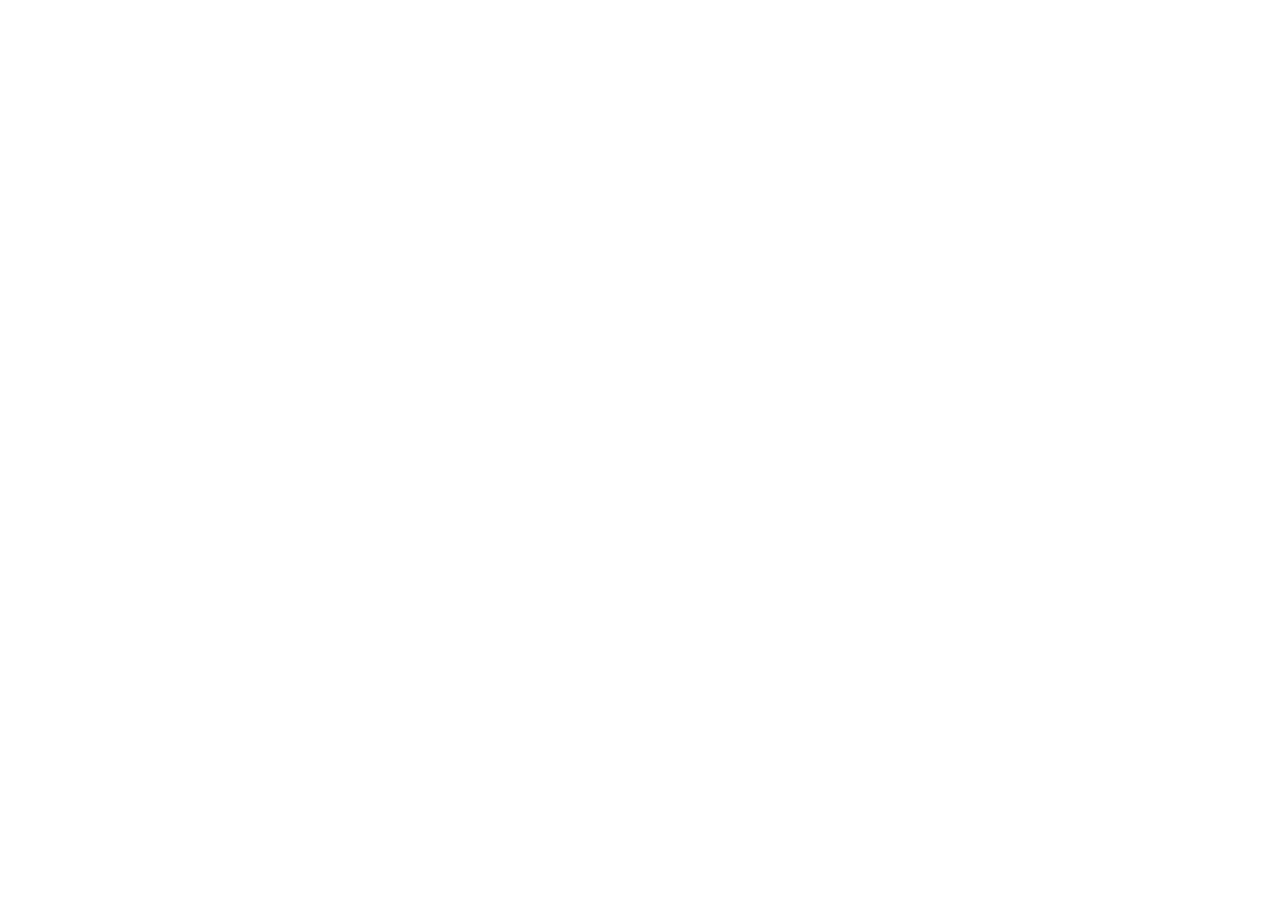
==== index.html @ aaa54a1b "ready for Streamlit Cloud deploy" ====
<!DOCTYPE html>
<html lang="en">
<head>
    <meta charset="UTF-8">
    <meta name="viewport" content="width=device-width, initial-scale=1.0">
    <title>WiFi Network Device Scanner</title>
    <meta http-equiv="refresh" content="0;url=https://github.com/Haris-Ahmed83/wifi-device-scanner">
    <style>
        body { 
            font-family: -apple-system, BlinkMacSystemFont, 'Segoe UI', Roboto, sans-serif;
            background: #0f172a; color: #e2e8f0; 
            display: flex; justify-content: center; align-items: center; 
            height: 100vh; margin: 0; text-align: center;
        }
        .container { max-width: 600px; padding: 40px; }
        h1 { font-size: 2.5em; background: linear-gradient(135deg, #60a5fa, #818cf8); -webkit-background-clip: text; -webkit-text-fill-color: transparent; }
        p { color: #94a3b8; margin: 20px 0; line-height: 1.6; }
        .btn { display: inline-block; padding: 12px 32px; border-radius: 8px; text-decoration: none; font-weight: bold; background: linear-gradient(135deg, #3b82f6, #6366f1); color: white; margin: 10px; }
        .btn:hover { opacity: 0.9; transform: translateY(-1px); }
    </style>
</head>
<body>
    <div class="container">
        <h1>&#x1F6E1; WiFi Network Scanner</h1>
        <p>Redirecting to GitHub repository...</p>
        <a href="https://github.com/Haris-Ahmed83/wifi-device-scanner" class="btn">&#x1F517; Go to GitHub</a>
        <p style="font-size:0.9em;color:#64748b;">
            Deploy on Streamlit Cloud:<br>
            <code style="background:#1e293b;padding:2px 8px;border-radius:4px;">share.streamlit.io</code>
        </p>
    </div>
</body>
</html>
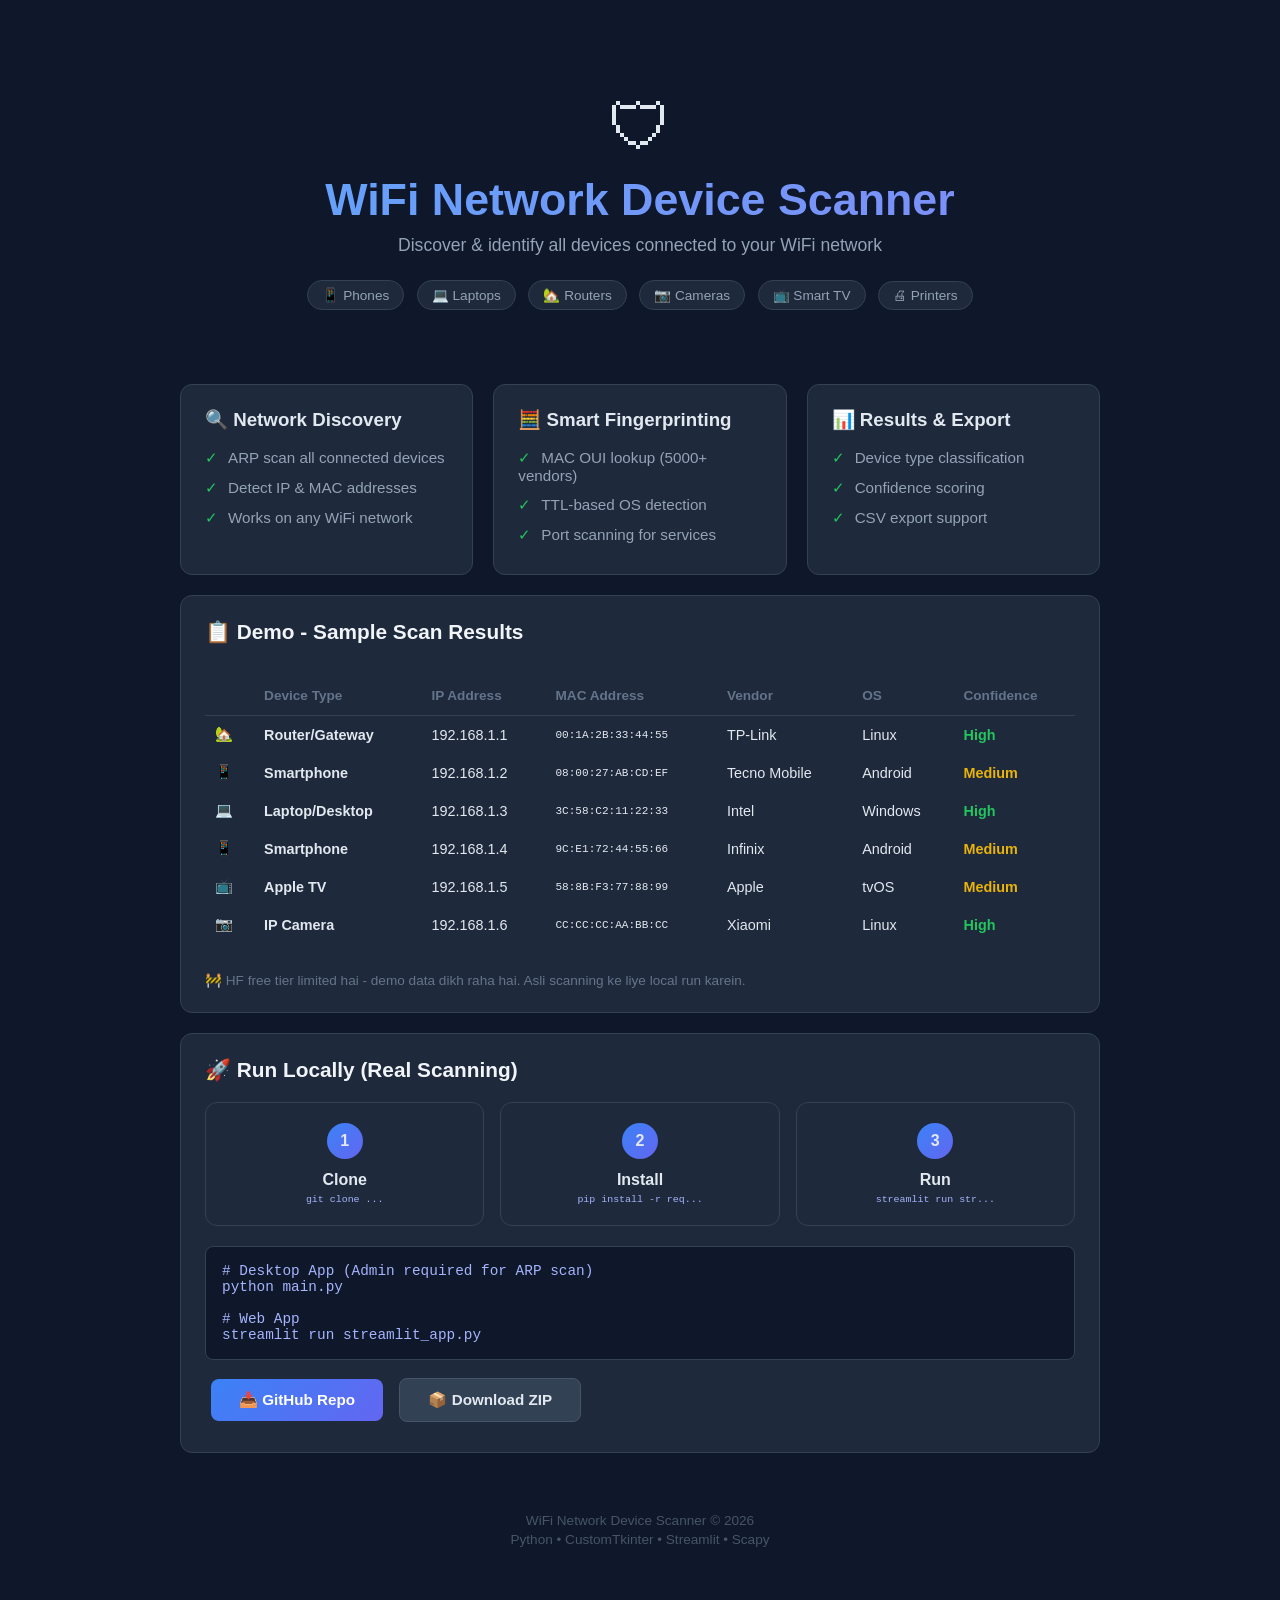
==== commit a65a51c4: "deploy static landing page on HF" ====
--- a/index.html
+++ b/index.html
@@ -4,30 +4,192 @@
     <meta charset="UTF-8">
     <meta name="viewport" content="width=device-width, initial-scale=1.0">
     <title>WiFi Network Device Scanner</title>
-    <meta http-equiv="refresh" content="0;url=https://github.com/Haris-Ahmed83/wifi-device-scanner">
     <style>
-        body { 
-            font-family: -apple-system, BlinkMacSystemFont, 'Segoe UI', Roboto, sans-serif;
-            background: #0f172a; color: #e2e8f0; 
-            display: flex; justify-content: center; align-items: center; 
-            height: 100vh; margin: 0; text-align: center;
-        }
-        .container { max-width: 600px; padding: 40px; }
-        h1 { font-size: 2.5em; background: linear-gradient(135deg, #60a5fa, #818cf8); -webkit-background-clip: text; -webkit-text-fill-color: transparent; }
-        p { color: #94a3b8; margin: 20px 0; line-height: 1.6; }
-        .btn { display: inline-block; padding: 12px 32px; border-radius: 8px; text-decoration: none; font-weight: bold; background: linear-gradient(135deg, #3b82f6, #6366f1); color: white; margin: 10px; }
+        * { margin: 0; padding: 0; box-sizing: border-box; }
+        body { font-family: -apple-system, BlinkMacSystemFont, 'Segoe UI', Roboto, sans-serif; background: #0f172a; color: #e2e8f0; }
+        .container { max-width: 960px; margin: 0 auto; padding: 40px 20px; }
+        .header { text-align: center; padding: 50px 0 30px; }
+        .header h1 { font-size: 2.8em; background: linear-gradient(135deg, #60a5fa, #818cf8); -webkit-background-clip: text; -webkit-text-fill-color: transparent; }
+        .header .subtitle { color: #94a3b8; font-size: 1.1em; margin-top: 10px; }
+        .badge-container { margin: 20px 0; }
+        .badge { display: inline-block; padding: 6px 14px; border-radius: 20px; font-size: 0.85em; margin: 4px; background: #1e293b; color: #94a3b8; border: 1px solid #334155; }
+        .card { background: #1e293b; border-radius: 12px; padding: 24px; margin: 20px 0; border: 1px solid #334155; }
+        .card h2 { font-size: 1.3em; margin-bottom: 16px; color: #f1f5f9; }
+        .grid-3 { display: grid; grid-template-columns: repeat(auto-fit, minmax(280px, 1fr)); gap: 20px; margin: 20px 0; }
+        .feature-box { background: #1e293b; border-radius: 12px; padding: 24px; border: 1px solid #334155; }
+        .feature-box h3 { margin-bottom: 12px; color: #e2e8f0; }
+        .feature-box ul { list-style: none; }
+        .feature-box ul li { padding: 6px 0; color: #94a3b8; font-size: 0.95em; }
+        .feature-box ul li:before { content: "\2713"; color: #22c55e; margin-right: 10px; }
+        table { width: 100%; border-collapse: collapse; margin: 16px 0; }
+        th { text-align: left; padding: 12px 10px; color: #64748b; font-weight: 600; font-size: 0.85em; border-bottom: 1px solid #334155; }
+        td { padding: 10px; border-bottom: 1px solid #1e293b; font-size: 0.9em; }
+        tr:hover { background: #33415530; }
+        .conf-h { color: #22c55e; font-weight: 600; }
+        .conf-m { color: #eab308; font-weight: 600; }
+        .conf-l { color: #ef4444; font-weight: 600; }
+        .code { background: #0f172a; border: 1px solid #334155; border-radius: 8px; padding: 16px; font-family: 'Courier New', monospace; font-size: 0.9em; color: #a5b4fc; margin: 12px 0; overflow-x: auto; }
+        .btn { display: inline-block; padding: 12px 28px; border-radius: 8px; text-decoration: none; font-weight: 600; font-size: 0.95em; margin: 6px; border: none; cursor: pointer; }
+        .btn-primary { background: linear-gradient(135deg, #3b82f6, #6366f1); color: white; }
+        .btn-secondary { background: #334155; color: #e2e8f0; border: 1px solid #475569; }
         .btn:hover { opacity: 0.9; transform: translateY(-1px); }
+        .steps { display: flex; flex-wrap: wrap; gap: 16px; margin: 20px 0; }
+        .step { flex: 1; min-width: 200px; background: #1e293b; border-radius: 12px; padding: 20px; border: 1px solid #334155; text-align: center; }
+        .step .num { width: 36px; height: 36px; border-radius: 50%; background: linear-gradient(135deg, #3b82f6, #6366f1); display: flex; align-items: center; justify-content: center; margin: 0 auto 12px; font-weight: bold; }
+        .step p { color: #94a3b8; font-size: 0.9em; }
+        .footer { text-align: center; padding: 40px 0 20px; color: #475569; font-size: 0.85em; }
+        a { color: #818cf8; text-decoration: none; }
+        a:hover { text-decoration: underline; }
     </style>
 </head>
 <body>
     <div class="container">
-        <h1>&#x1F6E1; WiFi Network Scanner</h1>
-        <p>Redirecting to GitHub repository...</p>
-        <a href="https://github.com/Haris-Ahmed83/wifi-device-scanner" class="btn">&#x1F517; Go to GitHub</a>
-        <p style="font-size:0.9em;color:#64748b;">
-            Deploy on Streamlit Cloud:<br>
-            <code style="background:#1e293b;padding:2px 8px;border-radius:4px;">share.streamlit.io</code>
-        </p>
+        <div class="header">
+            <div style="font-size: 4em; margin-bottom: 10px;">&#x1F6E1;</div>
+            <h1>WiFi Network Device Scanner</h1>
+            <p class="subtitle">Discover &amp; identify all devices connected to your WiFi network</p>
+            <div class="badge-container">
+                <span class="badge">&#x1F4F1; Phones</span>
+                <span class="badge">&#x1F4BB; Laptops</span>
+                <span class="badge">&#x1F3E1; Routers</span>
+                <span class="badge">&#x1F4F7; Cameras</span>
+                <span class="badge">&#x1F4FA; Smart TV</span>
+                <span class="badge">&#x1F5A8; Printers</span>
+            </div>
+        </div>
+
+        <div class="grid-3">
+            <div class="feature-box">
+                <h3>&#x1F50D; Network Discovery</h3>
+                <ul>
+                    <li>ARP scan all connected devices</li>
+                    <li>Detect IP &amp; MAC addresses</li>
+                    <li>Works on any WiFi network</li>
+                </ul>
+            </div>
+            <div class="feature-box">
+                <h3>&#x1F9EE; Smart Fingerprinting</h3>
+                <ul>
+                    <li>MAC OUI lookup (5000+ vendors)</li>
+                    <li>TTL-based OS detection</li>
+                    <li>Port scanning for services</li>
+                </ul>
+            </div>
+            <div class="feature-box">
+                <h3>&#x1F4CA; Results &amp; Export</h3>
+                <ul>
+                    <li>Device type classification</li>
+                    <li>Confidence scoring</li>
+                    <li>CSV export support</li>
+                </ul>
+            </div>
+        </div>
+
+        <div class="card">
+            <h2>&#x1F4CB; Demo - Sample Scan Results</h2>
+            <div style="overflow-x: auto;">
+            <table>
+                <tr>
+                    <th></th>
+                    <th>Device Type</th>
+                    <th>IP Address</th>
+                    <th>MAC Address</th>
+                    <th>Vendor</th>
+                    <th>OS</th>
+                    <th>Confidence</th>
+                </tr>
+                <tr>
+                    <td>&#x1F3E1;</td>
+                    <td><strong>Router/Gateway</strong></td>
+                    <td>192.168.1.1</td>
+                    <td style="font-family:monospace;font-size:0.85em;">00:1A:2B:33:44:55</td>
+                    <td>TP-Link</td>
+                    <td>Linux</td>
+                    <td class="conf-h">High</td>
+                </tr>
+                <tr>
+                    <td>&#x1F4F1;</td>
+                    <td><strong>Smartphone</strong></td>
+                    <td>192.168.1.2</td>
+                    <td style="font-family:monospace;font-size:0.85em;">08:00:27:AB:CD:EF</td>
+                    <td>Tecno Mobile</td>
+                    <td>Android</td>
+                    <td class="conf-m">Medium</td>
+                </tr>
+                <tr>
+                    <td>&#x1F4BB;</td>
+                    <td><strong>Laptop/Desktop</strong></td>
+                    <td>192.168.1.3</td>
+                    <td style="font-family:monospace;font-size:0.85em;">3C:58:C2:11:22:33</td>
+                    <td>Intel</td>
+                    <td>Windows</td>
+                    <td class="conf-h">High</td>
+                </tr>
+                <tr>
+                    <td>&#x1F4F1;</td>
+                    <td><strong>Smartphone</strong></td>
+                    <td>192.168.1.4</td>
+                    <td style="font-family:monospace;font-size:0.85em;">9C:E1:72:44:55:66</td>
+                    <td>Infinix</td>
+                    <td>Android</td>
+                    <td class="conf-m">Medium</td>
+                </tr>
+                <tr>
+                    <td>&#x1F4FA;</td>
+                    <td><strong>Apple TV</strong></td>
+                    <td>192.168.1.5</td>
+                    <td style="font-family:monospace;font-size:0.85em;">58:8B:F3:77:88:99</td>
+                    <td>Apple</td>
+                    <td>tvOS</td>
+                    <td class="conf-m">Medium</td>
+                </tr>
+                <tr>
+                    <td>&#x1F4F7;</td>
+                    <td><strong>IP Camera</strong></td>
+                    <td>192.168.1.6</td>
+                    <td style="font-family:monospace;font-size:0.85em;">CC:CC:CC:AA:BB:CC</td>
+                    <td>Xiaomi</td>
+                    <td>Linux</td>
+                    <td class="conf-h">High</td>
+                </tr>
+            </table>
+            </div>
+            <p style="color:#64748b; font-size:0.85em; margin-top:12px;">&#x1F6A7; HF free tier limited hai - demo data dikh raha hai. Asli scanning ke liye local run karein.</p>
+        </div>
+
+        <div class="card">
+            <h2>&#x1F680; Run Locally (Real Scanning)</h2>
+            <div class="steps">
+                <div class="step">
+                    <div class="num">1</div>
+                    <strong>Clone</strong>
+                    <p><code style="font-size:0.85em;color:#a5b4fc;">git clone ...</code></p>
+                </div>
+                <div class="step">
+                    <div class="num">2</div>
+                    <strong>Install</strong>
+                    <p><code style="font-size:0.85em;color:#a5b4fc;">pip install -r req...</code></p>
+                </div>
+                <div class="step">
+                    <div class="num">3</div>
+                    <strong>Run</strong>
+                    <p><code style="font-size:0.85em;color:#a5b4fc;">streamlit run str...</code></p>
+                </div>
+            </div>
+            <div class="code">
+# Desktop App (Admin required for ARP scan)<br>
+python main.py<br><br>
+# Web App<br>
+streamlit run streamlit_app.py
+            </div>
+            <a href="https://github.com/Haris-Ahmed83/wifi-device-scanner" class="btn btn-primary">&#x1F4E5; GitHub Repo</a>
+            <a href="https://github.com/Haris-Ahmed83/wifi-device-scanner/archive/refs/heads/main.zip" class="btn btn-secondary">&#x1F4E6; Download ZIP</a>
+        </div>
+
+        <div class="footer">
+            <p>WiFi Network Device Scanner &copy; 2026</p>
+            <p style="margin-top:4px;">Python &bull; CustomTkinter &bull; Streamlit &bull; Scapy</p>
+        </div>
     </div>
 </body>
 </html>
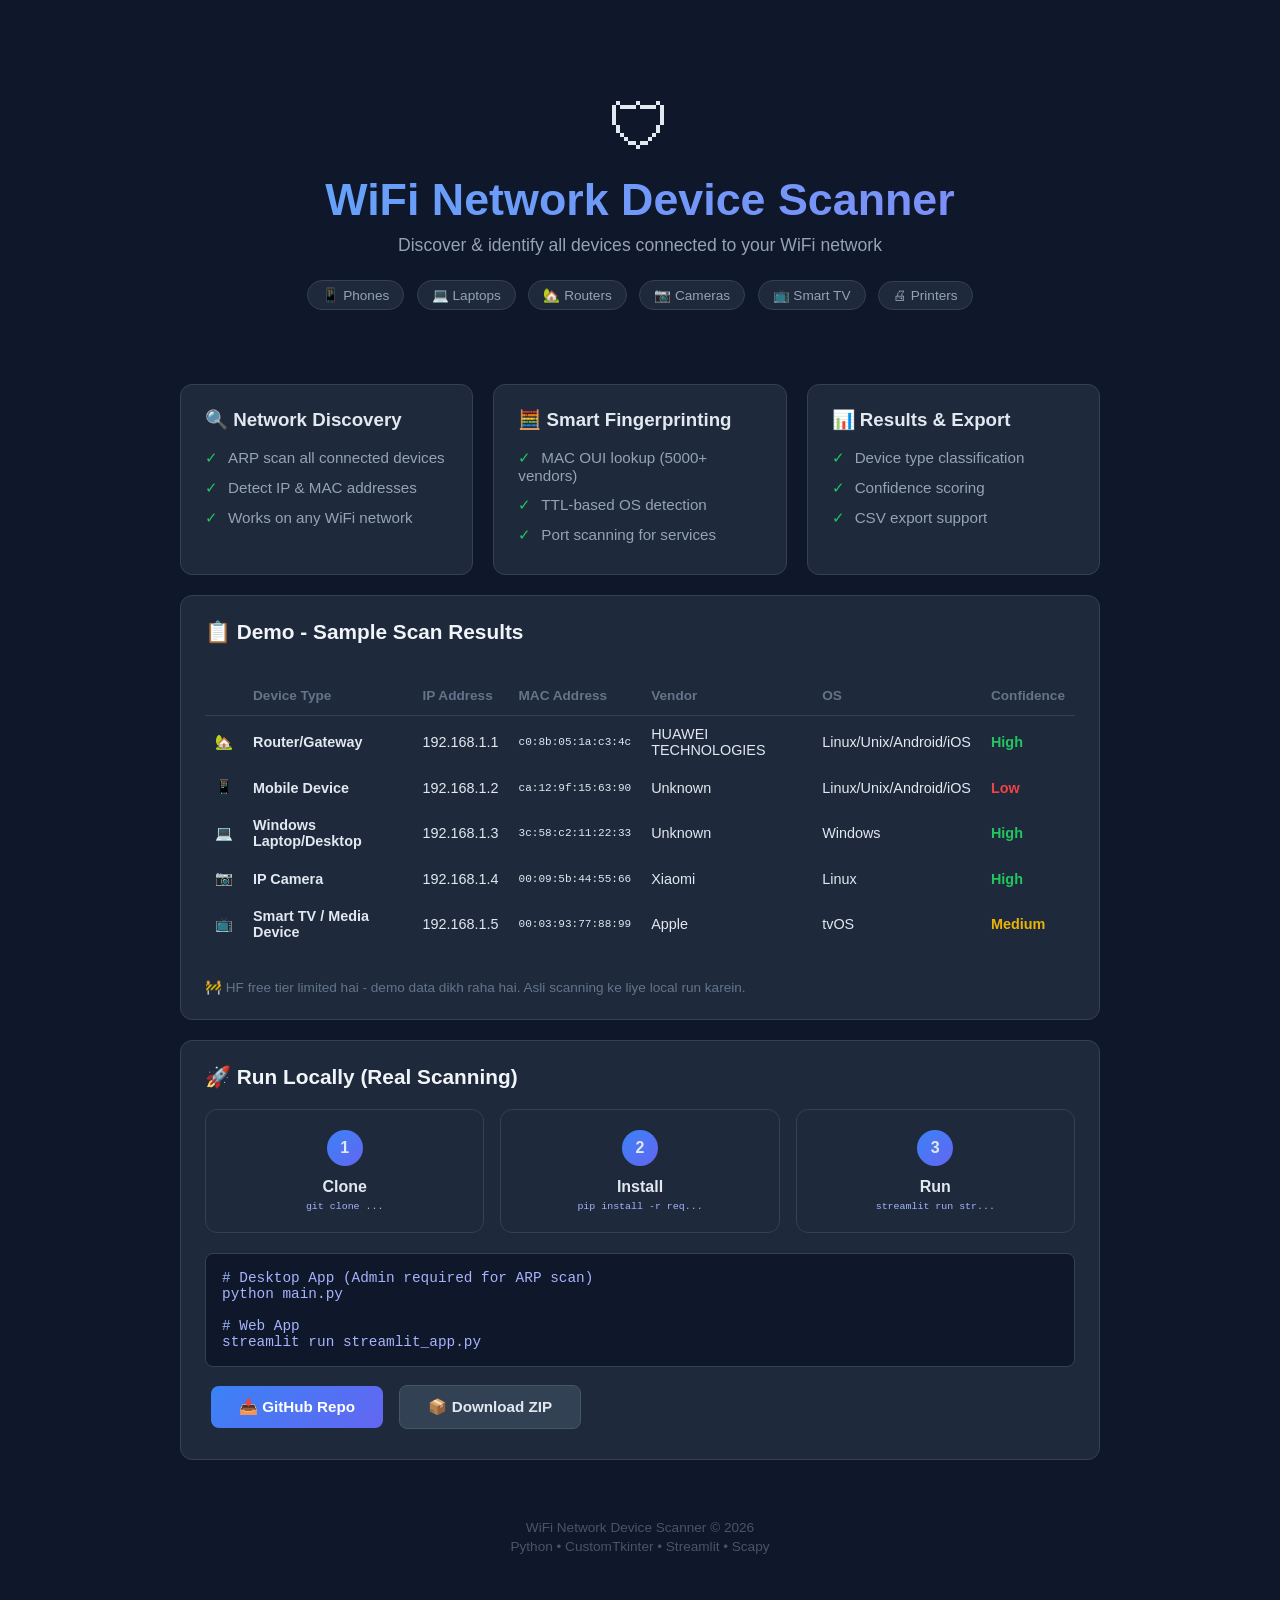
==== commit b5030b35: "fix demo data in index.html with correct MAC/vendor pairs" ====
--- a/index.html
+++ b/index.html
@@ -102,55 +102,46 @@
                     <td>&#x1F3E1;</td>
                     <td><strong>Router/Gateway</strong></td>
                     <td>192.168.1.1</td>
-                    <td style="font-family:monospace;font-size:0.85em;">00:1A:2B:33:44:55</td>
-                    <td>TP-Link</td>
+                    <td style="font-family:monospace;font-size:0.85em;">c0:8b:05:1a:c3:4c</td>
+                    <td>HUAWEI TECHNOLOGIES</td>
+                    <td>Linux/Unix/Android/iOS</td>
+                    <td class="conf-h">High</td>
+                </tr>
+                <tr>
+                    <td>&#x1F4F1;</td>
+                    <td><strong>Mobile Device</strong></td>
+                    <td>192.168.1.2</td>
+                    <td style="font-family:monospace;font-size:0.85em;">ca:12:9f:15:63:90</td>
+                    <td>Unknown</td>
+                    <td>Linux/Unix/Android/iOS</td>
+                    <td class="conf-l">Low</td>
+                </tr>
+                <tr>
+                    <td>&#x1F4BB;</td>
+                    <td><strong>Windows Laptop/Desktop</strong></td>
+                    <td>192.168.1.3</td>
+                    <td style="font-family:monospace;font-size:0.85em;">3c:58:c2:11:22:33</td>
+                    <td>Unknown</td>
+                    <td>Windows</td>
+                    <td class="conf-h">High</td>
+                </tr>
+                <tr>
+                    <td>&#x1F4F7;</td>
+                    <td><strong>IP Camera</strong></td>
+                    <td>192.168.1.4</td>
+                    <td style="font-family:monospace;font-size:0.85em;">00:09:5b:44:55:66</td>
+                    <td>Xiaomi</td>
                     <td>Linux</td>
                     <td class="conf-h">High</td>
                 </tr>
                 <tr>
-                    <td>&#x1F4F1;</td>
-                    <td><strong>Smartphone</strong></td>
-                    <td>192.168.1.2</td>
-                    <td style="font-family:monospace;font-size:0.85em;">08:00:27:AB:CD:EF</td>
-                    <td>Tecno Mobile</td>
-                    <td>Android</td>
-                    <td class="conf-m">Medium</td>
-                </tr>
-                <tr>
-                    <td>&#x1F4BB;</td>
-                    <td><strong>Laptop/Desktop</strong></td>
-                    <td>192.168.1.3</td>
-                    <td style="font-family:monospace;font-size:0.85em;">3C:58:C2:11:22:33</td>
-                    <td>Intel</td>
-                    <td>Windows</td>
-                    <td class="conf-h">High</td>
-                </tr>
-                <tr>
-                    <td>&#x1F4F1;</td>
-                    <td><strong>Smartphone</strong></td>
-                    <td>192.168.1.4</td>
-                    <td style="font-family:monospace;font-size:0.85em;">9C:E1:72:44:55:66</td>
-                    <td>Infinix</td>
-                    <td>Android</td>
-                    <td class="conf-m">Medium</td>
-                </tr>
-                <tr>
                     <td>&#x1F4FA;</td>
-                    <td><strong>Apple TV</strong></td>
+                    <td><strong>Smart TV / Media Device</strong></td>
                     <td>192.168.1.5</td>
-                    <td style="font-family:monospace;font-size:0.85em;">58:8B:F3:77:88:99</td>
+                    <td style="font-family:monospace;font-size:0.85em;">00:03:93:77:88:99</td>
                     <td>Apple</td>
                     <td>tvOS</td>
                     <td class="conf-m">Medium</td>
-                </tr>
-                <tr>
-                    <td>&#x1F4F7;</td>
-                    <td><strong>IP Camera</strong></td>
-                    <td>192.168.1.6</td>
-                    <td style="font-family:monospace;font-size:0.85em;">CC:CC:CC:AA:BB:CC</td>
-                    <td>Xiaomi</td>
-                    <td>Linux</td>
-                    <td class="conf-h">High</td>
                 </tr>
             </table>
             </div>
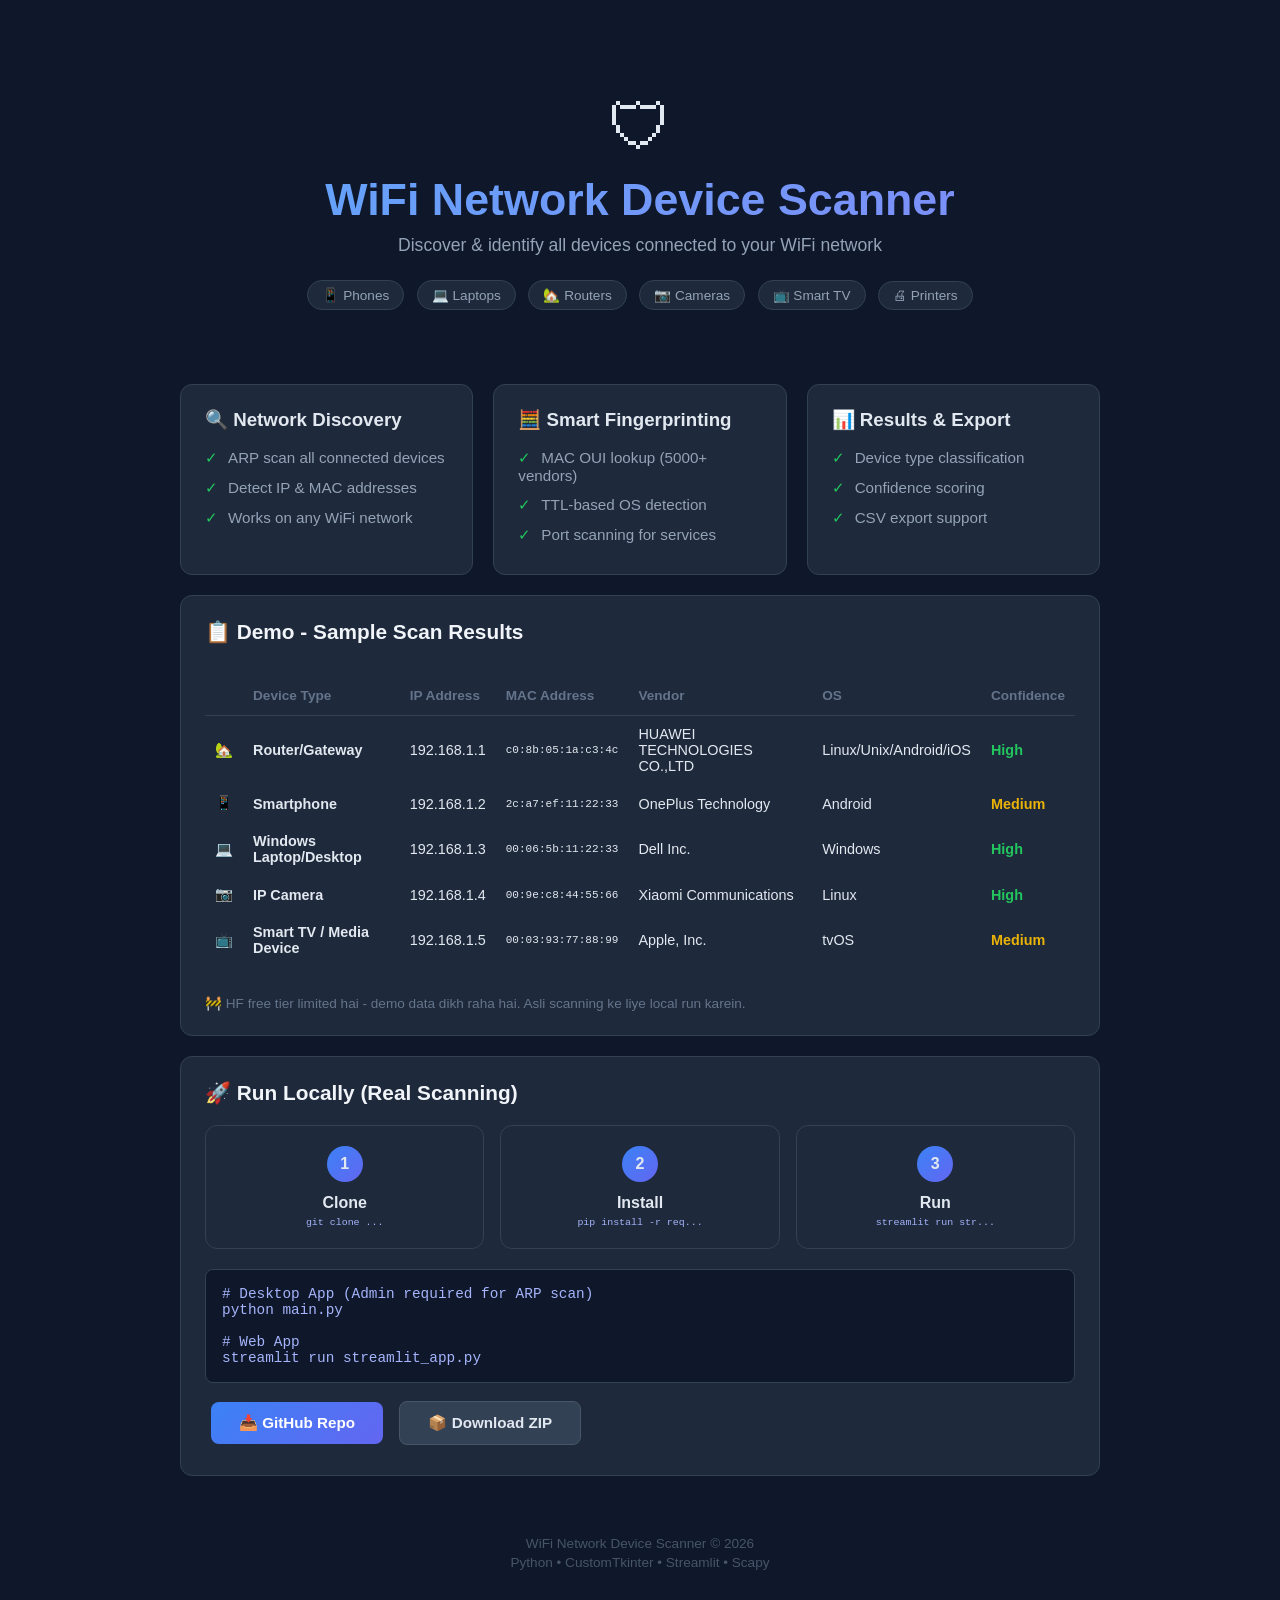
==== commit e516da23: "replace fake OUI database with official IEEE 39k entries, fix Huawei phone misclassification, update" ====
--- a/index.html
+++ b/index.html
@@ -103,25 +103,25 @@
                     <td><strong>Router/Gateway</strong></td>
                     <td>192.168.1.1</td>
                     <td style="font-family:monospace;font-size:0.85em;">c0:8b:05:1a:c3:4c</td>
-                    <td>HUAWEI TECHNOLOGIES</td>
+                    <td>HUAWEI TECHNOLOGIES CO.,LTD</td>
                     <td>Linux/Unix/Android/iOS</td>
                     <td class="conf-h">High</td>
                 </tr>
                 <tr>
                     <td>&#x1F4F1;</td>
-                    <td><strong>Mobile Device</strong></td>
+                    <td><strong>Smartphone</strong></td>
                     <td>192.168.1.2</td>
-                    <td style="font-family:monospace;font-size:0.85em;">ca:12:9f:15:63:90</td>
-                    <td>Unknown</td>
-                    <td>Linux/Unix/Android/iOS</td>
-                    <td class="conf-l">Low</td>
+                    <td style="font-family:monospace;font-size:0.85em;">2c:a7:ef:11:22:33</td>
+                    <td>OnePlus Technology</td>
+                    <td>Android</td>
+                    <td class="conf-m">Medium</td>
                 </tr>
                 <tr>
                     <td>&#x1F4BB;</td>
                     <td><strong>Windows Laptop/Desktop</strong></td>
                     <td>192.168.1.3</td>
-                    <td style="font-family:monospace;font-size:0.85em;">3c:58:c2:11:22:33</td>
-                    <td>Unknown</td>
+                    <td style="font-family:monospace;font-size:0.85em;">00:06:5b:11:22:33</td>
+                    <td>Dell Inc.</td>
                     <td>Windows</td>
                     <td class="conf-h">High</td>
                 </tr>
@@ -129,8 +129,8 @@
                     <td>&#x1F4F7;</td>
                     <td><strong>IP Camera</strong></td>
                     <td>192.168.1.4</td>
-                    <td style="font-family:monospace;font-size:0.85em;">00:09:5b:44:55:66</td>
-                    <td>Xiaomi</td>
+                    <td style="font-family:monospace;font-size:0.85em;">00:9e:c8:44:55:66</td>
+                    <td>Xiaomi Communications</td>
                     <td>Linux</td>
                     <td class="conf-h">High</td>
                 </tr>
@@ -139,7 +139,7 @@
                     <td><strong>Smart TV / Media Device</strong></td>
                     <td>192.168.1.5</td>
                     <td style="font-family:monospace;font-size:0.85em;">00:03:93:77:88:99</td>
-                    <td>Apple</td>
+                    <td>Apple, Inc.</td>
                     <td>tvOS</td>
                     <td class="conf-m">Medium</td>
                 </tr>
